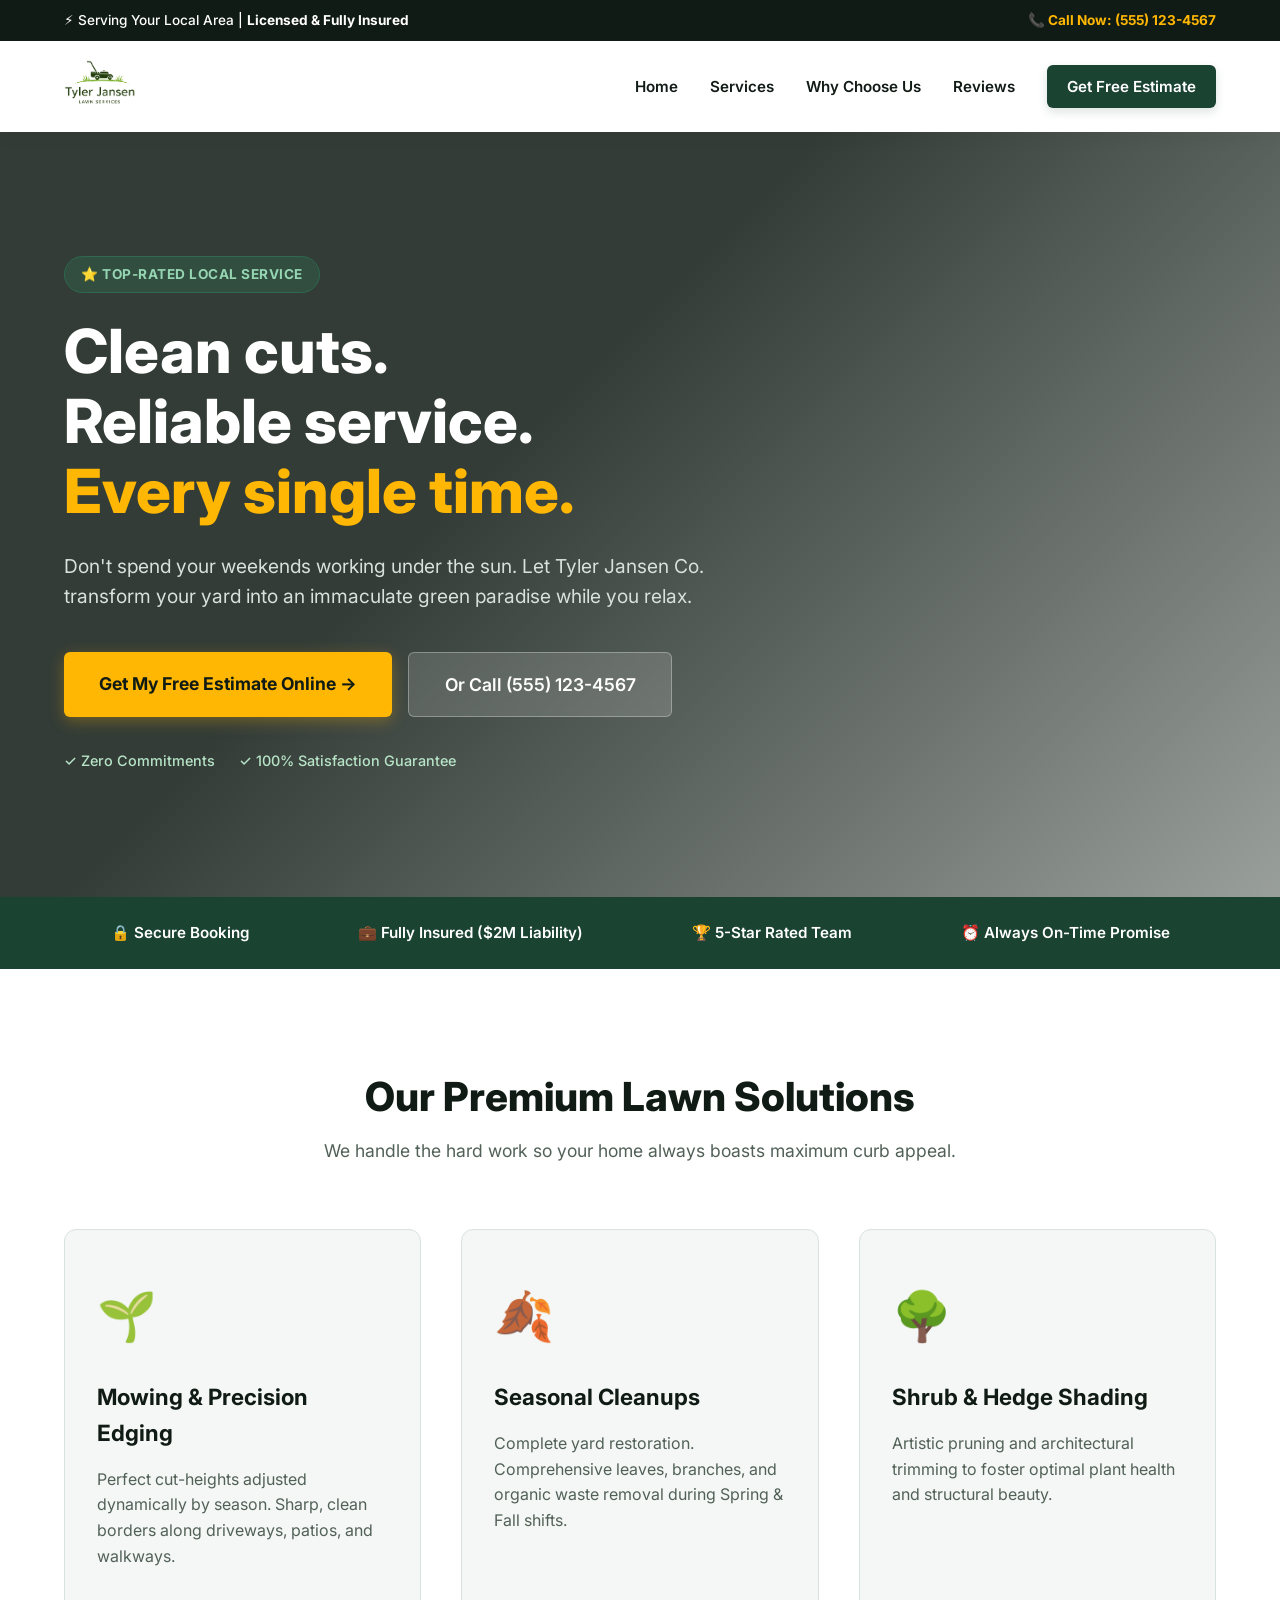
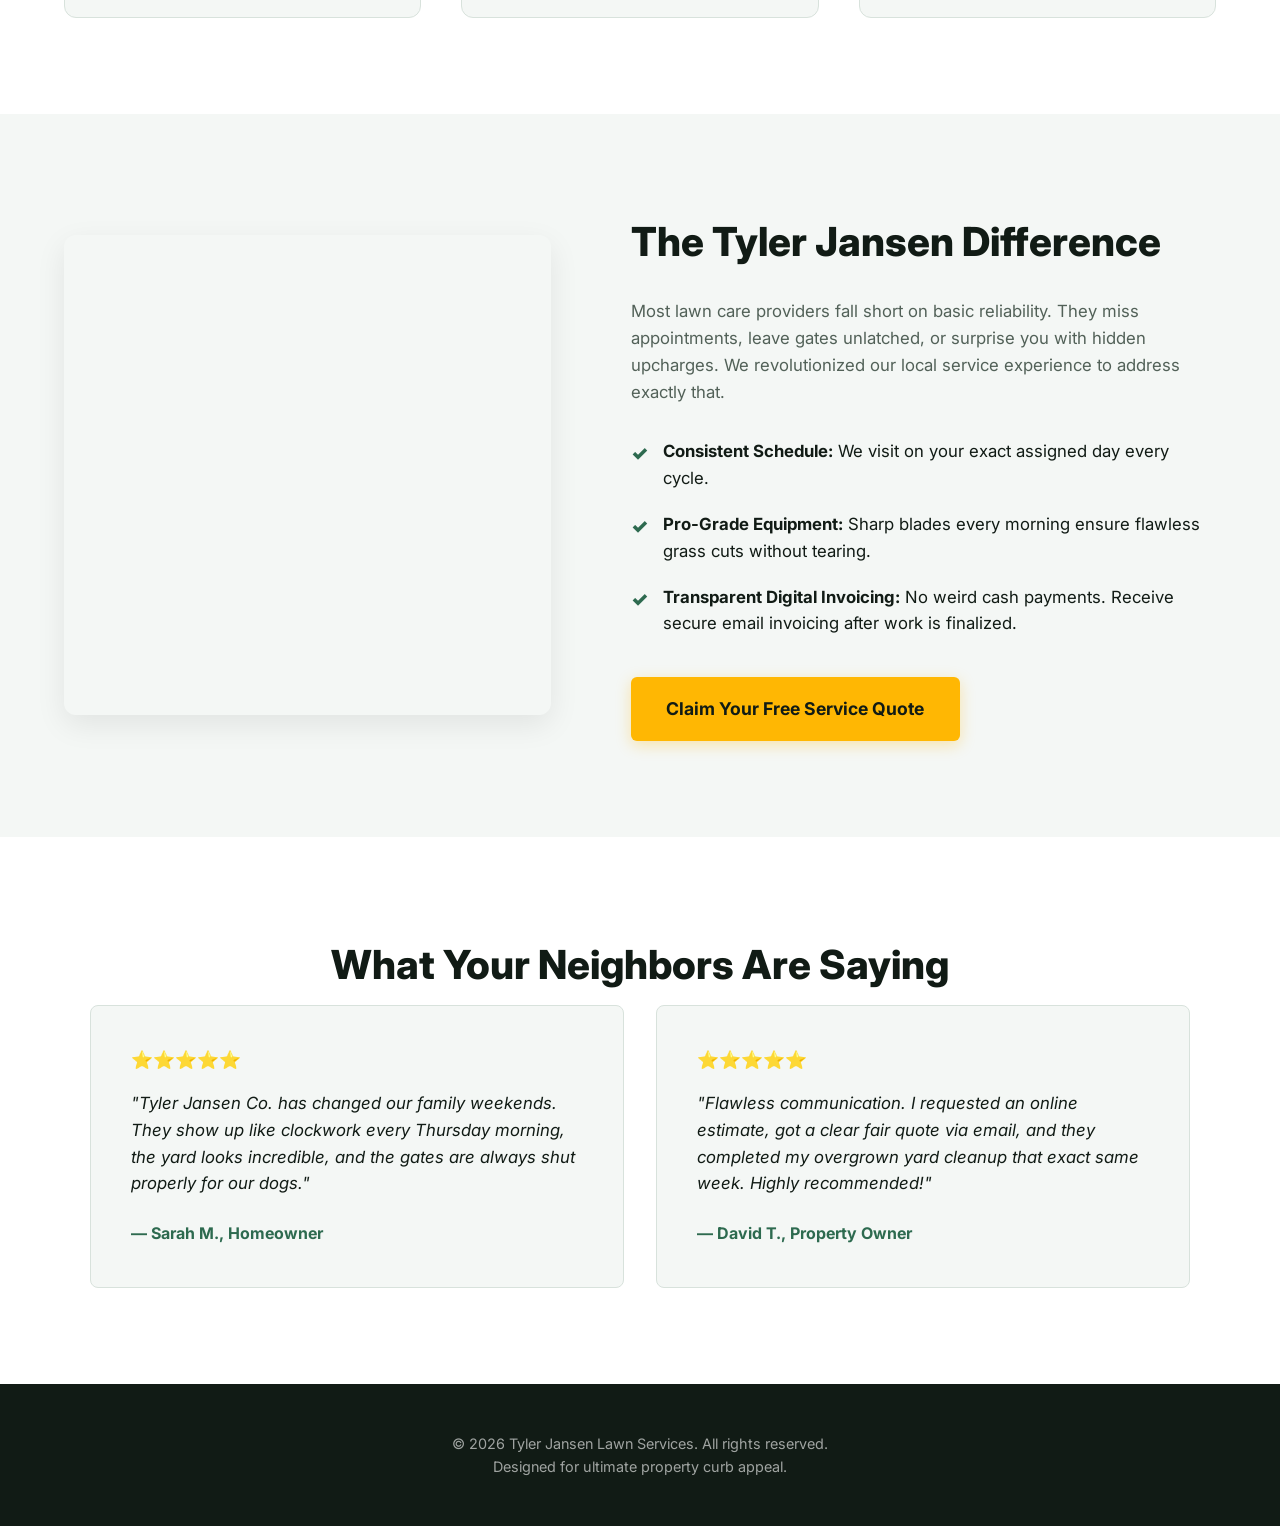
==== index.html @ 6655947b "initial commit" ====
<!DOCTYPE html>
<html lang="en">
<head>
    <meta charset="UTF-8">
    <meta name="viewport" content="width=device-width, initial-scale=1.0">
    <title>Tyler Jansen Lawn Services | Premium Lawn Care & Maintenance</title>
    <meta name="description" content="Professional, reliable lawn mowing, edging, and seasonal cleanup services by Tyler Jansen Co. Get your free custom quote online in under 2 minutes!">
    <link rel="stylesheet" href="css/style.css">
    <!-- Google Fonts for premium branding -->
    <link rel="preconnect" href="https://fonts.googleapis.com">
    <link rel="preconnect" href="https://fonts.gstatic.com" crossorigin>
    <link href="https://fonts.googleapis.com/css2?family=Inter:wght@400;500;600;700;800&display=swap" rel="stylesheet">
</head>
<body>

    <!-- STICKY TOP ACCESSIBILITY BAR (Conversion booster) -->
    <div class="top-bar">
        <p>⚡ Serving Your Local Area | <strong>Licensed & Fully Insured</strong></p>
        <a href="tel:5551234567" class="phone-link">📞 Call Now: (555) 123-4567</a>
    </div>

    <!-- NAVIGATION -->
    <nav>
        <a href="index.html" class="logo">
            <img src="./Assets/logo.png" alt="Tyler Jansen Co." onerror="this.style.display='none'; this.parentElement.innerText='Tyler Jansen Co.'">
        </a>
        <button class="mobile-menu-toggle" aria-label="Toggle Navigation">
            <span></span><span></span><span></span>
        </button>
        <ul class="nav-links">
            <li><a href="index.html#home">Home</a></li>
            <li><a href="index.html#services">Services</a></li>
            <li><a href="index.html#why-us">Why Choose Us</a></li>
            <li><a href="index.html#reviews">Reviews</a></li>
            <li><a href="estimate.html" class="cta-btn-nav">Get Free Estimate</a></li>
        </ul>
    </nav>

    <!-- HERO SECTION -->
    <header id="home" class="hero-box">
        <div class="hero-content">
            <div class="badge">⭐ Top-Rated Local Service</div>
            <h1>Clean cuts.<br>Reliable service.<br><span class="highlight">Every single time.</span></h1>
            <p class="hero-subtext">Don't spend your weekends working under the sun. Let Tyler Jansen Co. transform your yard into an immaculate green paradise while you relax.</p>
            <div class="hero-cta-group">
                <a href="estimate.html" class="cta-btn-primary">Get My Free Estimate Online →</a>
                <a href="tel:5551234567" class="cta-btn-secondary">Or Call (555) 123-4567</a>
            </div>
            <div class="hero-trust-indicators">
                <span>✓ Zero Commitments</span>
                <span>✓ 100% Satisfaction Guarantee</span>
            </div>
        </div>
    </header>

    <!-- TRUST BADGES STRIP -->
    <section class="trust-strip">
        <div class="badge-item">🔒 Secure Booking</div>
        <div class="badge-item">💼 Fully Insured ($2M Liability)</div>
        <div class="badge-item">🏆 5-Star Rated Team</div>
        <div class="badge-item">⏰ Always On-Time Promise</div>
    </section>

    <!-- SERVICES SECTION -->
    <section id="services">
        <h2 class="section-title">Our Premium Lawn Solutions</h2>
        <p class="section-subtitle">We handle the hard work so your home always boasts maximum curb appeal.</p>
        <div class="services-grid">
            <div class="service-card">
                <div class="service-icon">🌱</div>
                <h3>Mowing & Precision Edging</h3>
                <p>Perfect cut-heights adjusted dynamically by season. Sharp, clean borders along driveways, patios, and walkways.</p>
            </div>
            <div class="service-card">
                <div class="service-icon">🍂</div>
                <h3>Seasonal Cleanups</h3>
                <p>Complete yard restoration. Comprehensive leaves, branches, and organic waste removal during Spring & Fall shifts.</p>
            </div>
            <div class="service-card">
                <div class="service-icon">🌳</div>
                <h3>Shrub & Hedge Shading</h3>
                <p>Artistic pruning and architectural trimming to foster optimal plant health and structural beauty.</p>
            </div>
        </div>
    </section>

    <!-- WHY CHOOSE US (Value Prop) -->
    <section id="why-us" class="why-us-section">
        <div class="why-us-image"></div>
        <div class="why-us-content">
            <h2>The Tyler Jansen Difference</h2>
            <p>Most lawn care providers fall short on basic reliability. They miss appointments, leave gates unlatched, or surprise you with hidden upcharges. We revolutionized our local service experience to address exactly that.</p>
            <ul class="benefits-list">
                <li><strong>Consistent Schedule:</strong> We visit on your exact assigned day every cycle.</li>
                <li><strong>Pro-Grade Equipment:</strong> Sharp blades every morning ensure flawless grass cuts without tearing.</li>
                <li><strong>Transparent Digital Invoicing:</strong> No weird cash payments. Receive secure email invoicing after work is finalized.</li>
            </ul>
            <a href="estimate.html" class="cta-btn-primary">Claim Your Free Service Quote</a>
        </div>
    </section>

    <!-- SOCIAL PROOF / REVIEWS SECTION -->
    <section id="reviews" class="reviews-section">
        <h2 class="section-title">What Your Neighbors Are Saying</h2>
        <div class="reviews-grid">
            <div class="review-card">
                <div class="stars">⭐⭐⭐⭐⭐</div>
                <p class="review-text">"Tyler Jansen Co. has changed our family weekends. They show up like clockwork every Thursday morning, the yard looks incredible, and the gates are always shut properly for our dogs."</p>
                <span class="review-author">— Sarah M., Homeowner</span>
            </div>
            <div class="review-card">
                <div class="stars">⭐⭐⭐⭐⭐</div>
                <p class="review-text">"Flawless communication. I requested an online estimate, got a clear fair quote via email, and they completed my overgrown yard cleanup that exact same week. Highly recommended!"</p>
                <span class="review-author">— David T., Property Owner</span>
            </div>
        </div>
    </section>

    <!-- FOOTER -->
    <footer>
        <div class="footer-content">
            <p>&copy; 2026 Tyler Jansen Lawn Services. All rights reserved.</p>
            <p>Designed for ultimate property curb appeal.</p>
        </div>
    </footer>

    <script src="js/main.js"></script>
</body>
</html>
---- css/style.css ----
/* --- DESIGN TOKEN VARIABLES --- */
:root {
    --primary: #1b4332;
    --primary-light: #2d6a4f;
    --accent: #ffb703;
    --accent-hover: #fb8500;
    --dark: #111b15;
    --light: #f4f7f5;
    --white: #ffffff;
    --text-muted: #526158;
    --border-color: #d8e2dc;
    --font-stack: 'Inter', system-ui, -apple-system, sans-serif;
    --transition-smooth: all 0.25s cubic-bezier(0.4, 0, 0.2, 1);
}

/* --- MASTER RESET --- */
* {
    margin: 0;
    padding: 0;
    box-sizing: border-box;
    font-family: var(--font-stack);
    scroll-behavior: smooth;
}

body {
    background-color: var(--light);
    color: var(--dark);
    line-height: 1.6;
    font-size: 1rem;
}

/* --- ACCESSIBILITY TOP STRIP --- */
.top-bar {
    background-color: var(--dark);
    color: var(--white);
    padding: 0.6rem 5%;
    display: flex;
    justify-content: space-between;
    align-items: center;
    font-size: 0.85rem;
    font-weight: 500;
    z-index: 1001;
    position: relative;
}
.top-bar .phone-link {
    color: var(--accent);
    text-decoration: none;
    font-weight: 700;
}

/* --- NAVIGATION --- */
nav {
    background-color: var(--white);
    display: flex;
    justify-content: space-between;
    align-items: center;
    padding: 1.2rem 5%;
    position: sticky;
    top: 0;
    z-index: 1000;
    box-shadow: 0 4px 20px rgba(0,0,0,0.04);
}
.logo img {
    height: 45px;
    object-fit: contain;
}
.nav-links {
    display: flex;
    align-items: center;
    list-style: none;
    gap: 2rem;
}
.nav-links li a {
    text-decoration: none;
    color: var(--dark);
    font-weight: 600;
    font-size: 0.95rem;
    transition: var(--transition-smooth);
}
.nav-links li a:hover {
    color: var(--primary-light);
}

/* --- CONVERSION BUTTON STYLES --- */
.cta-btn-nav {
    background-color: var(--primary);
    color: var(--white) !important;
    padding: 0.75rem 1.25rem;
    border-radius: 6px;
    box-shadow: 0 4px 10px rgba(27, 67, 50, 0.15);
}
.cta-btn-nav:hover {
    background-color: var(--primary-light);
    transform: translateY(-1px);
}
.cta-btn-primary {
    display: inline-block;
    background-color: var(--accent);
    color: var(--dark);
    font-weight: 700;
    padding: 1.1rem 2.2rem;
    text-decoration: none;
    border-radius: 6px;
    box-shadow: 0 4px 15px rgba(255, 183, 3, 0.3);
    transition: var(--transition-smooth);
    font-size: 1.1rem;
    text-align: center;
}
.cta-btn-primary:hover {
    background-color: var(--accent-hover);
    transform: translateY(-2px);
    box-shadow: 0 6px 20px rgba(255, 183, 3, 0.45);
}
.cta-btn-secondary {
    display: inline-block;
    background-color: rgba(255,255,255,0.15);
    color: var(--white);
    font-weight: 600;
    padding: 1.1rem 2.2rem;
    text-decoration: none;
    border-radius: 6px;
    border: 1px solid rgba(255,255,255,0.3);
    backdrop-filter: blur(5px);
    transition: var(--transition-smooth);
    font-size: 1.1rem;
    text-align: center;
}
.cta-btn-secondary:hover {
    background-color: var(--white);
    color: var(--dark);
}

/* --- HERO COMPONENT --- */
.hero-box {
    background: linear-gradient(135deg, rgba(17, 27, 21, 0.85) 40%, rgba(17, 27, 21, 0.4)), 
                url('https://images.unsplash.com/photo-1533460004989-cef01064af7e?auto=format&fit=crop&q=80&w=1920') no-repeat center center/cover;
    min-height: 85vh;
    display: flex;
    align-items: center;
    padding: 4rem 5%;
}
.hero-content {
    max-width: 750px;
    color: var(--white);
}
.badge {
    display: inline-block;
    background-color: rgba(45, 106, 79, 0.4);
    border: 1px solid var(--primary-light);
    color: #95d5b2;
    padding: 0.4rem 1rem;
    border-radius: 50px;
    font-weight: 700;
    font-size: 0.85rem;
    text-transform: uppercase;
    letter-spacing: 0.5px;
    margin-bottom: 1.5rem;
}
.hero-content h1 {
    font-size: 3.8rem;
    font-weight: 800;
    line-height: 1.15;
    margin-bottom: 1.5rem;
}
.hero-content h1 .highlight {
    color: var(--accent);
}
.hero-subtext {
    font-size: 1.2rem;
    color: #d8e2dc;
    margin-bottom: 2.5rem;
    max-width: 650px;
}
.hero-cta-group {
    display: flex;
    gap: 1rem;
    flex-wrap: wrap;
    margin-bottom: 2rem;
}
.hero-trust-indicators {
    display: flex;
    gap: 1.5rem;
    font-size: 0.9rem;
    color: #b7e4c7;
    font-weight: 500;
}

/* --- VALUE TRUST STRIP --- */
.trust-strip {
    background-color: var(--primary);
    color: var(--white);
    display: flex;
    justify-content: space-around;
    padding: 1.5rem 5%;
    flex-wrap: wrap;
    gap: 1rem;
}
.badge-item {
    font-weight: 600;
    font-size: 0.95rem;
    display: flex;
    align-items: center;
}

/* --- SERVICES SECTION --- */
#services {
    padding: 6rem 5%;
    background-color: var(--white);
}
.section-title {
    text-align: center;
    font-size: 2.5rem;
    font-weight: 800;
    color: var(--dark);
    margin-bottom: 0.5rem;
}
.section-subtitle {
    text-align: center;
    color: var(--text-muted);
    font-size: 1.1rem;
    margin-bottom: 4rem;
}
.services-grid {
    display: grid;
    grid-template-columns: repeat(auto-fit, minmax(300px, 1fr));
    gap: 2.5rem;
}
.service-card {
    background: var(--light);
    padding: 3rem 2rem;
    border-radius: 12px;
    transition: var(--transition-smooth);
    border: 1px solid var(--border-color);
}
.service-card:hover {
    transform: translateY(-4px);
    box-shadow: 0 12px 30px rgba(17,27,21,0.06);
    border-color: var(--primary-light);
}
.service-icon {
    font-size: 3rem;
    margin-bottom: 1.5rem;
}
.service-card h3 {
    font-size: 1.4rem;
    margin-bottom: 1rem;
    color: var(--dark);
    font-weight: 700;
}
.service-card p {
    color: var(--text-muted);
}

/* --- WHY CHOOSE US --- */
.why-us-section {
    padding: 6rem 5%;
    display: flex;
    align-items: center;
    gap: 5rem;
    flex-wrap: wrap;
}
.why-us-image {
    flex: 1;
    min-width: 350px;
    height: 480px;
    background: url('https://images.unsplash.com/photo-1592417817098-8f3d6eb19675?auto=format&fit=crop&q=80&w=800') no-repeat center center/cover;
    border-radius: 12px;
    box-shadow: 0 10px 30px rgba(0,0,0,0.08);
}
.why-us-content {
    flex: 1.2;
    min-width: 350px;
}
.why-us-content h2 {
    font-size: 2.5rem;
    font-weight: 800;
    margin-bottom: 1.5rem;
}
.why-us-content p {
    color: var(--text-muted);
    margin-bottom: 2rem;
    font-size: 1.05rem;
}
.benefits-list {
    list-style: none;
    margin-bottom: 2.5rem;
}
.benefits-list li {
    position: relative;
    padding-left: 2rem;
    margin-bottom: 1.2rem;
    font-size: 1.05rem;
}
.benefits-list li::before {
    content: "✓";
    position: absolute;
    left: 0;
    color: var(--primary-light);
    font-weight: 900;
    font-size: 1.2rem;
}

/* --- SOCIAL PROOF REVIEWS --- */
.reviews-section {
    padding: 6rem 5%;
    background-color: var(--white);
}
.reviews-grid {
    display: grid;
    grid-template-columns: repeat(auto-fit, minmax(340px, 1fr));
    gap: 2rem;
    max-width: 1100px;
    margin: 0 auto;
}
.review-card {
    background: var(--light);
    border: 1px solid var(--border-color);
    padding: 2.5rem;
    border-radius: 8px;
}
.stars {
    margin-bottom: 1rem;
    font-size: 1.1rem;
}
.review-text {
    font-style: italic;
    color: var(--dark);
    font-size: 1.05rem;
    margin-bottom: 1.5rem;
}
.review-author {
    font-weight: 700;
    color: var(--primary-light);
    display: block;
}

/* --- FORM LAYOUT SYSTEM --- */
.minimal-nav {
    background: var(--white);
    padding: 1rem 5%;
    display: flex;
    justify-content: space-between;
}
.minimal-nav .logo {
    text-decoration: none;
    color: var(--primary);
    font-weight: 700;
}
.nav-phone {
    color: var(--dark);
    font-weight: 700;
    text-decoration: none;
}
.form-page-body {
    background-color: #eef2f0;
}
.form-wrapper {
    max-width: 1150px;
    margin: 3rem auto;
    padding: 0 1.5rem;
    display: flex;
    gap: 3rem;
    align-items: flex-start;
}
.form-container {
    background: var(--white);
    padding: 3.5rem 3rem;
    border-radius: 12px;
    box-shadow: 0 10px 40px rgba(0,0,0,0.04);
    flex: 2;
}
.form-header-box h1 {
    font-size: 2.2rem;
    font-weight: 800;
    margin-bottom: 0.8rem;
    color: var(--dark);
}
.form-header-box p {
    color: var(--text-muted);
    margin-bottom: 2.5rem;
}
.form-section {
    border: none;
    margin-bottom: 2.5rem;
}
.form-section legend {
    font-size: 1.25rem;
    font-weight: 700;
    color: var(--primary);
    margin-bottom: 1.5rem;
    width: 100%;
    border-bottom: 2px solid var(--light);
    padding-bottom: 0.5rem;
}
.form-group {
    margin-bottom: 1.5rem;
}
.form-row {
    display: grid;
    grid-template-columns: 1fr 1fr;
    gap: 1.5rem;
}
.form-group label {
    display: block;
    margin-bottom: 0.5rem;
    font-weight: 600;
    font-size: 0.95rem;
}
.form-group input,
.form-group select,
.form-group textarea {
    width: 100%;
    padding: 0.9rem 1rem;
    border: 2px solid var(--border-color);
    border-radius: 6px;
    font-size: 1rem;
    outline: none;
    transition: var(--transition-smooth);
    background-color: #fafbfc;
}
.form-group input:focus,
.form-group select:focus,
.form-group textarea:focus {
    border-color: var(--primary-light);
    background-color: var(--white);
    box-shadow: 0 0 0 4px rgba(45,106,79,0.1);
}
.input-helper {
    display: block;
    color: var(--text-muted);
    font-size: 0.8rem;
    margin-top: 0.4rem;
}
.submit-btn-large {
    width: 100%;
    background-color: var(--accent);
    color: var(--dark);
    font-weight: 800;
    font-size: 1.2rem;
    padding: 1.2rem;
    border: none;
    border-radius: 6px;
    cursor: pointer;
    box-shadow: 0 5px 15px rgba(255,183,3,0.3);
    transition: var(--transition-smooth);
}
.submit-btn-large:hover {
    background-color: var(--accent-hover);
    transform: translateY(-2px);
}
.security-text {
    text-align: center;
    font-size: 0.8rem;
    color: var(--text-muted);
    margin-top: 0.8rem;
}

/* --- SIDEBAR COMPONENTS --- */
.form-sidebar {
    flex: 1;
    min-width: 300px;
}
.sidebar-card {
    background: var(--white);
    padding: 2rem;
    border-radius: 8px;
    box-shadow: 0 4px 20px rgba(0,0,0,0.02);
    margin-bottom: 2rem;
}
.sidebar-card h3 {
    margin-bottom: 1.5rem;
}
.steps-list {
    list-style: none;
}
.steps-list li {
    display: flex;
    gap: 1rem;
    margin-bottom: 1.5rem;
}
.step-num {
    background: var(--primary-light);
    color: var(--white);
    font-weight: 700;
    width: 28px;
    height: 28px;
    border-radius: 50%;
    display: flex;
    align-items: center;
    justify-content: center;
    flex-shrink: 0;
}
.sidebar-guarantee {
    background: #e1ebd5;
    border-left: 4px solid var(--primary-light);
    padding: 1.5rem;
    border-radius: 0 8px 8px 0;
}
.sidebar-guarantee h4 {
    margin-bottom: 0.5rem;
}

/* --- THANK YOU CONTAINER --- */
.thanks-page-body {
    background-color: var(--light);
    display: flex;
    align-items: center;
    justify-content: center;
    min-height: 100vh;
    padding: 2rem;
}
.thanks-container {
    background-color: var(--white);
    max-width: 650px;
    padding: 4rem 3rem;
    border-radius: 12px;
    text-align: center;
    box-shadow: 0 10px 40px rgba(0,0,0,0.05);
}
.success-icon {
    font-size: 4rem;
    margin-bottom: 1rem;
}
.thanks-container h1 {
    font-size: 2.2rem;
    font-weight: 800;
    margin-bottom: 1rem;
}
.thanks-lead {
    font-size: 1.1rem;
    color: var(--text-muted);
    margin-bottom: 2rem;
}
.timeline-box {
    background-color: rgba(45,106,79,0.08);
    border: 1px dashed var(--primary-light);
    padding: 1.5rem;
    border-radius: 8px;
    margin-bottom: 2rem;
}
.timeline-box h3 {
    color: var(--primary);
    margin-bottom: 0.4rem;
}
.urgent-notice {
    font-size: 0.95rem;
    margin-bottom: 0.8rem;
}
.cta-btn-phone-large {
    display: block;
    background-color: var(--dark);
    color: var(--white);
    padding: 1rem;
    border-radius: 6px;
    text-decoration: none;
    font-weight: 700;
    margin-bottom: 2rem;
}
.back-home-link {
    color: var(--primary-light);
    font-weight: 600;
}

/* --- BOTTOM FOOTER LAYER --- */
footer {
    background-color: var(--dark);
    color: rgba(255,255,255,0.6);
    padding: 3rem 5%;
    text-align: center;
    font-size: 0.9rem;
}

/* --- NAVIGATION RESPONSIVE LOGIC --- */
.mobile-menu-toggle {
    display: none;
    flex-direction: column;
    gap: 6px;
    background: none;
    border: none;
    cursor: pointer;
}
.mobile-menu-toggle span {
    width: 28px;
    height: 3px;
    background-color: var(--dark);
    border-radius: 2px;
    transition: var(--transition-smooth);
}

@media (max-width: 992px) {
    .form-wrapper {
        flex-direction: column;
        align-items: stretch;
    }
    .form-sidebar {
        width: 100%;
    }
}

@media (max-width: 768px) {
    .top-bar {
        flex-direction: column;
        text-align: center;
        gap: 0.3rem;
    }
    .mobile-menu-toggle {
        display: flex;
    }
    .nav-links {
        position: absolute;
        top: 100%;
        left: 0;
        width: 100%;
        background: var(--white);
        flex-direction: column;
        padding: 2rem;
        gap: 1.5rem;
        box-shadow: 0 10px 20px rgba(0,0,0,0.05);
        display: none;
    }
    .nav-links.active {
        display: flex;
    }
    .hero-content h1 {
        font-size: 2.6rem;
    }
    .why-us-section {
        flex-direction: column-reverse;
        gap: 2.5rem;
    }
    .why-us-image {
        min-width: 100%;
        height: 280px;
    }
    .form-container {
        padding: 2rem 1.5rem;
    }
    .form-row {
        grid-template-columns: 1fr;
        gap: 0;
    }
}
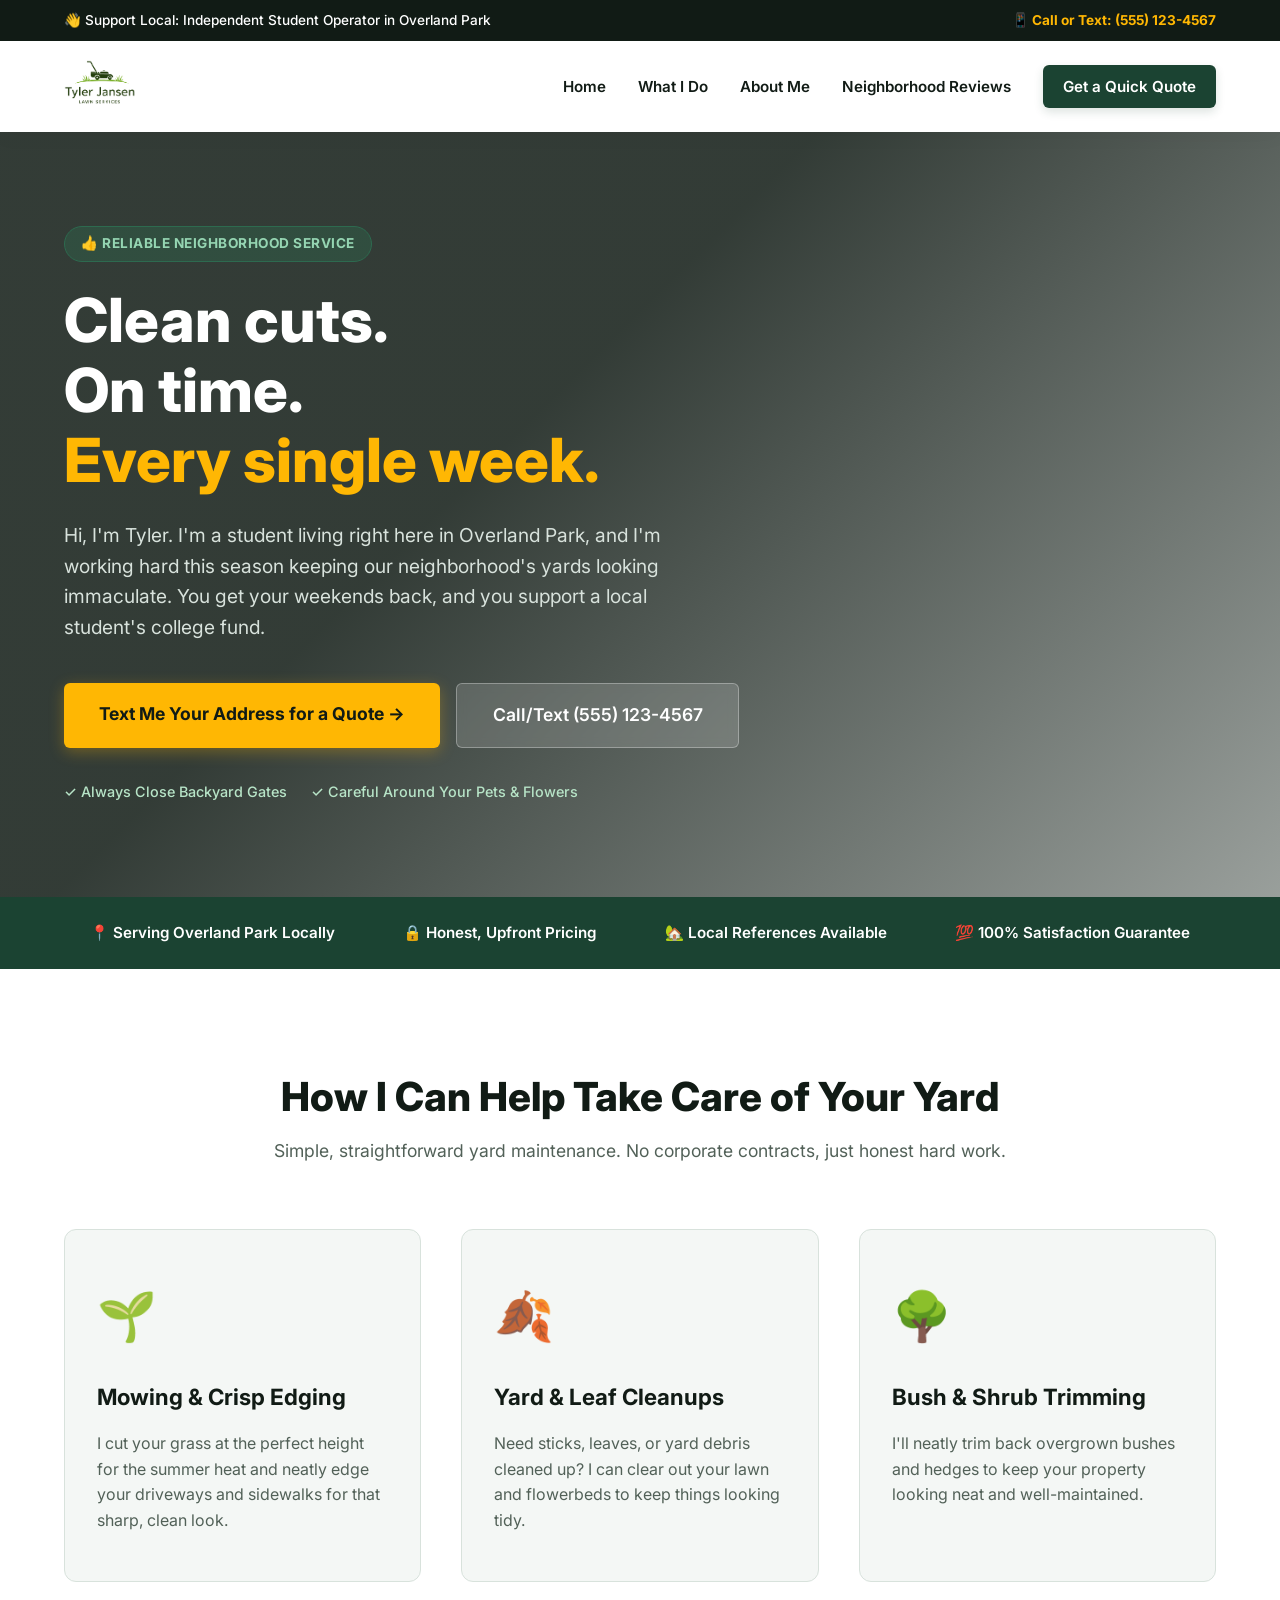
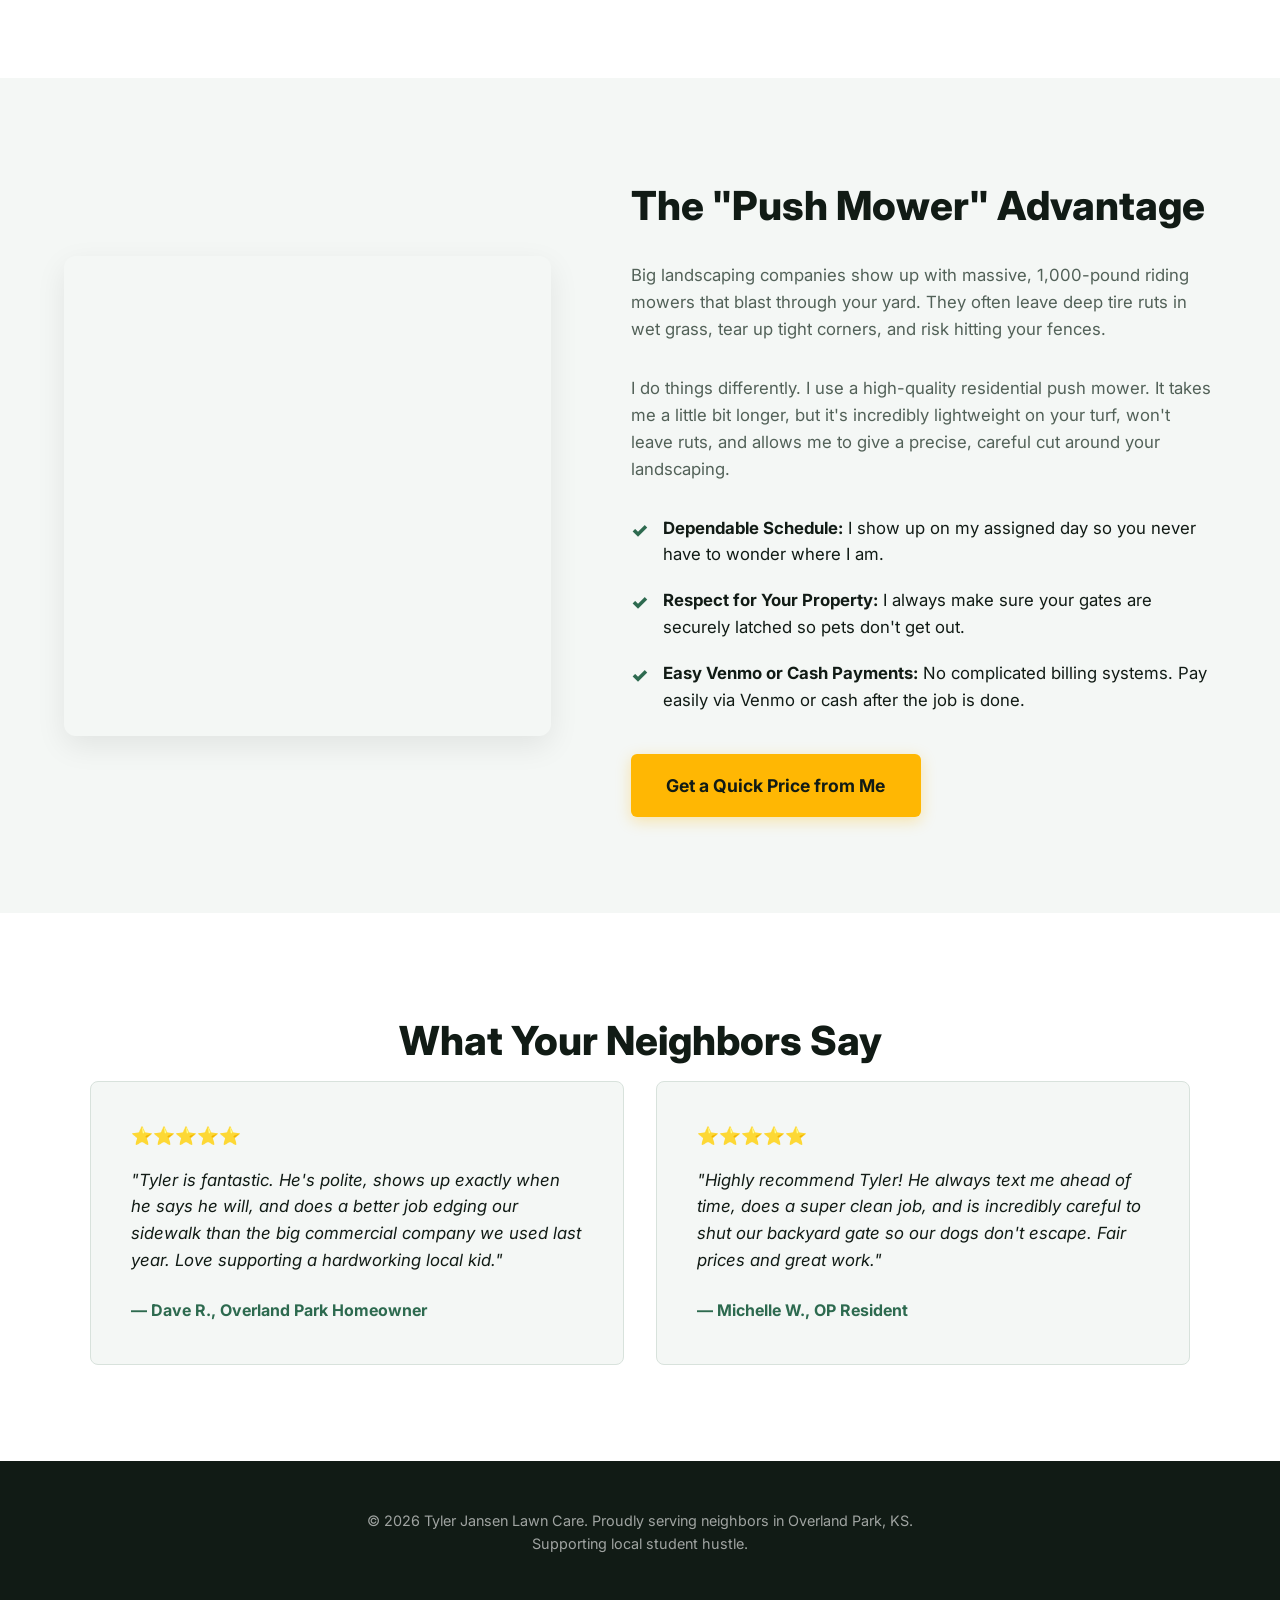
==== commit b8a96279: "Update for a more local feel" ====
--- a/index.html
+++ b/index.html
@@ -3,115 +3,116 @@
 <head>
     <meta charset="UTF-8">
     <meta name="viewport" content="width=device-width, initial-scale=1.0">
-    <title>Tyler Jansen Lawn Services | Premium Lawn Care & Maintenance</title>
-    <meta name="description" content="Professional, reliable lawn mowing, edging, and seasonal cleanup services by Tyler Jansen Co. Get your free custom quote online in under 2 minutes!">
+    <title>Tyler Jansen Lawn Care | Local Overland Park Student Lawn Mowing</title>
+    <meta name="description" content="Hi, I'm Tyler! I'm a local student providing reliable, high-quality lawn mowing and yard cleanup right here in Overland Park. Get a quick price today!">
     <link rel="stylesheet" href="css/style.css">
-    <!-- Google Fonts for premium branding -->
     <link rel="preconnect" href="https://fonts.googleapis.com">
     <link rel="preconnect" href="https://fonts.gstatic.com" crossorigin>
     <link href="https://fonts.googleapis.com/css2?family=Inter:wght@400;500;600;700;800&display=swap" rel="stylesheet">
 </head>
 <body>
 
-    <!-- STICKY TOP ACCESSIBILITY BAR (Conversion booster) -->
+    <!-- LOCAL & ACCESSIBLE TOP BAR -->
     <div class="top-bar">
-        <p>⚡ Serving Your Local Area | <strong>Licensed & Fully Insured</strong></p>
-        <a href="tel:5551234567" class="phone-link">📞 Call Now: (555) 123-4567</a>
+        <p>👋 Support Local: Independent Student Operator in Overland Park</p>
+        <a href="tel:5551234567" class="phone-link">📱 Call or Text: (555) 123-4567</a>
     </div>
 
     <!-- NAVIGATION -->
     <nav>
         <a href="index.html" class="logo">
-            <img src="./Assets/logo.png" alt="Tyler Jansen Co." onerror="this.style.display='none'; this.parentElement.innerText='Tyler Jansen Co.'">
+            <img src="./Assets/logo.png" alt="Tyler Jansen" onerror="this.style.display='none'; this.parentElement.innerText='Tyler Jansen Lawn Care'">
         </a>
         <button class="mobile-menu-toggle" aria-label="Toggle Navigation">
             <span></span><span></span><span></span>
         </button>
         <ul class="nav-links">
             <li><a href="index.html#home">Home</a></li>
-            <li><a href="index.html#services">Services</a></li>
-            <li><a href="index.html#why-us">Why Choose Us</a></li>
-            <li><a href="index.html#reviews">Reviews</a></li>
-            <li><a href="estimate.html" class="cta-btn-nav">Get Free Estimate</a></li>
+            <li><a href="index.html#services">What I Do</a></li>
+            <li><a href="index.html#about">About Me</a></li>
+            <li><a href="index.html#reviews">Neighborhood Reviews</a></li>
+            <li><a href="estimate.html" class="cta-btn-nav">Get a Quick Quote</a></li>
         </ul>
     </nav>
 
     <!-- HERO SECTION -->
     <header id="home" class="hero-box">
         <div class="hero-content">
-            <div class="badge">⭐ Top-Rated Local Service</div>
-            <h1>Clean cuts.<br>Reliable service.<br><span class="highlight">Every single time.</span></h1>
-            <p class="hero-subtext">Don't spend your weekends working under the sun. Let Tyler Jansen Co. transform your yard into an immaculate green paradise while you relax.</p>
+            <div class="badge">👍 Reliable Neighborhood Service</div>
+            <h1>Clean cuts.<br>On time.<br><span class="highlight">Every single week.</span></h1>
+            <p class="hero-subtext">Hi, I'm Tyler. I'm a student living right here in Overland Park, and I'm working hard this season keeping our neighborhood's yards looking immaculate. You get your weekends back, and you support a local student's college fund.</p>
             <div class="hero-cta-group">
-                <a href="estimate.html" class="cta-btn-primary">Get My Free Estimate Online →</a>
-                <a href="tel:5551234567" class="cta-btn-secondary">Or Call (555) 123-4567</a>
+                <a href="estimate.html" class="cta-btn-primary">Text Me Your Address for a Quote →</a>
+                <a href="tel:5551234567" class="cta-btn-secondary">Call/Text (555) 123-4567</a>
             </div>
             <div class="hero-trust-indicators">
-                <span>✓ Zero Commitments</span>
-                <span>✓ 100% Satisfaction Guarantee</span>
+                <span>✓ Always Close Backyard Gates</span>
+                <span>✓ Careful Around Your Pets & Flowers</span>
             </div>
         </div>
     </header>
 
-    <!-- TRUST BADGES STRIP -->
+    <!-- TRUST STRIP (Pivoted from corporate to neighborhood trust) -->
     <section class="trust-strip">
-        <div class="badge-item">🔒 Secure Booking</div>
-        <div class="badge-item">💼 Fully Insured ($2M Liability)</div>
-        <div class="badge-item">🏆 5-Star Rated Team</div>
-        <div class="badge-item">⏰ Always On-Time Promise</div>
+        <div class="badge-item">📍 Serving Overland Park Locally</div>
+        <div class="badge-item">🔒 Honest, Upfront Pricing</div>
+        <div class="badge-item">🏡 Local References Available</div>
+        <div class="badge-item">💯 100% Satisfaction Guarantee</div>
     </section>
 
     <!-- SERVICES SECTION -->
     <section id="services">
-        <h2 class="section-title">Our Premium Lawn Solutions</h2>
-        <p class="section-subtitle">We handle the hard work so your home always boasts maximum curb appeal.</p>
+        <h2 class="section-title">How I Can Help Take Care of Your Yard</h2>
+        <p class="section-subtitle">Simple, straightforward yard maintenance. No corporate contracts, just honest hard work.</p>
         <div class="services-grid">
             <div class="service-card">
                 <div class="service-icon">🌱</div>
-                <h3>Mowing & Precision Edging</h3>
-                <p>Perfect cut-heights adjusted dynamically by season. Sharp, clean borders along driveways, patios, and walkways.</p>
+                <h3>Mowing & Crisp Edging</h3>
+                <p>I cut your grass at the perfect height for the summer heat and neatly edge your driveways and sidewalks for that sharp, clean look.</p>
             </div>
             <div class="service-card">
                 <div class="service-icon">🍂</div>
-                <h3>Seasonal Cleanups</h3>
-                <p>Complete yard restoration. Comprehensive leaves, branches, and organic waste removal during Spring & Fall shifts.</p>
+                <h3>Yard & Leaf Cleanups</h3>
+                <p>Need sticks, leaves, or yard debris cleaned up? I can clear out your lawn and flowerbeds to keep things looking tidy.</p>
             </div>
             <div class="service-card">
                 <div class="service-icon">🌳</div>
-                <h3>Shrub & Hedge Shading</h3>
-                <p>Artistic pruning and architectural trimming to foster optimal plant health and structural beauty.</p>
+                <h3>Bush & Shrub Trimming</h3>
+                <p>I'll neatly trim back overgrown bushes and hedges to keep your property looking neat and well-maintained.</p>
             </div>
         </div>
     </section>
 
-    <!-- WHY CHOOSE US (Value Prop) -->
-    <section id="why-us" class="why-us-section">
+    <!-- THE PUSH MOWER ADVANTAGE & ABOUT ME -->
+    <section id="about" class="why-us-section">
+        <!-- Tip: Replace this background image in CSS with a real photo of Tyler standing with his mower! -->
         <div class="why-us-image"></div>
         <div class="why-us-content">
-            <h2>The Tyler Jansen Difference</h2>
-            <p>Most lawn care providers fall short on basic reliability. They miss appointments, leave gates unlatched, or surprise you with hidden upcharges. We revolutionized our local service experience to address exactly that.</p>
+            <h2>The "Push Mower" Advantage</h2>
+            <p>Big landscaping companies show up with massive, 1,000-pound riding mowers that blast through your yard. They often leave deep tire ruts in wet grass, tear up tight corners, and risk hitting your fences.</p>
+            <p>I do things differently. I use a high-quality residential push mower. It takes me a little bit longer, but it's incredibly lightweight on your turf, won't leave ruts, and allows me to give a precise, careful cut around your landscaping.</p>
             <ul class="benefits-list">
-                <li><strong>Consistent Schedule:</strong> We visit on your exact assigned day every cycle.</li>
-                <li><strong>Pro-Grade Equipment:</strong> Sharp blades every morning ensure flawless grass cuts without tearing.</li>
-                <li><strong>Transparent Digital Invoicing:</strong> No weird cash payments. Receive secure email invoicing after work is finalized.</li>
+                <li><strong>Dependable Schedule:</strong> I show up on my assigned day so you never have to wonder where I am.</li>
+                <li><strong>Respect for Your Property:</strong> I always make sure your gates are securely latched so pets don't get out.</li>
+                <li><strong>Easy Venmo or Cash Payments:</strong> No complicated billing systems. Pay easily via Venmo or cash after the job is done.</li>
             </ul>
-            <a href="estimate.html" class="cta-btn-primary">Claim Your Free Service Quote</a>
+            <a href="estimate.html" class="cta-btn-primary">Get a Quick Price from Me</a>
         </div>
     </section>
 
-    <!-- SOCIAL PROOF / REVIEWS SECTION -->
+    <!-- LOCAL SOCIAL PROOF -->
     <section id="reviews" class="reviews-section">
-        <h2 class="section-title">What Your Neighbors Are Saying</h2>
+        <h2 class="section-title">What Your Neighbors Say</h2>
         <div class="reviews-grid">
             <div class="review-card">
                 <div class="stars">⭐⭐⭐⭐⭐</div>
-                <p class="review-text">"Tyler Jansen Co. has changed our family weekends. They show up like clockwork every Thursday morning, the yard looks incredible, and the gates are always shut properly for our dogs."</p>
-                <span class="review-author">— Sarah M., Homeowner</span>
+                <p class="review-text">"Tyler is fantastic. He's polite, shows up exactly when he says he will, and does a better job edging our sidewalk than the big commercial company we used last year. Love supporting a hardworking local kid."</p>
+                <span class="review-author">— Dave R., Overland Park Homeowner</span>
             </div>
             <div class="review-card">
                 <div class="stars">⭐⭐⭐⭐⭐</div>
-                <p class="review-text">"Flawless communication. I requested an online estimate, got a clear fair quote via email, and they completed my overgrown yard cleanup that exact same week. Highly recommended!"</p>
-                <span class="review-author">— David T., Property Owner</span>
+                <p class="review-text">"Highly recommend Tyler! He always text me ahead of time, does a super clean job, and is incredibly careful to shut our backyard gate so our dogs don't escape. Fair prices and great work."</p>
+                <span class="review-author">— Michelle W., OP Resident</span>
             </div>
         </div>
     </section>
@@ -119,8 +120,8 @@
     <!-- FOOTER -->
     <footer>
         <div class="footer-content">
-            <p>&copy; 2026 Tyler Jansen Lawn Services. All rights reserved.</p>
-            <p>Designed for ultimate property curb appeal.</p>
+            <p>&copy; 2026 Tyler Jansen Lawn Care. Proudly serving neighbors in Overland Park, KS.</p>
+            <p>Supporting local student hustle.</p>
         </div>
     </footer>
 
